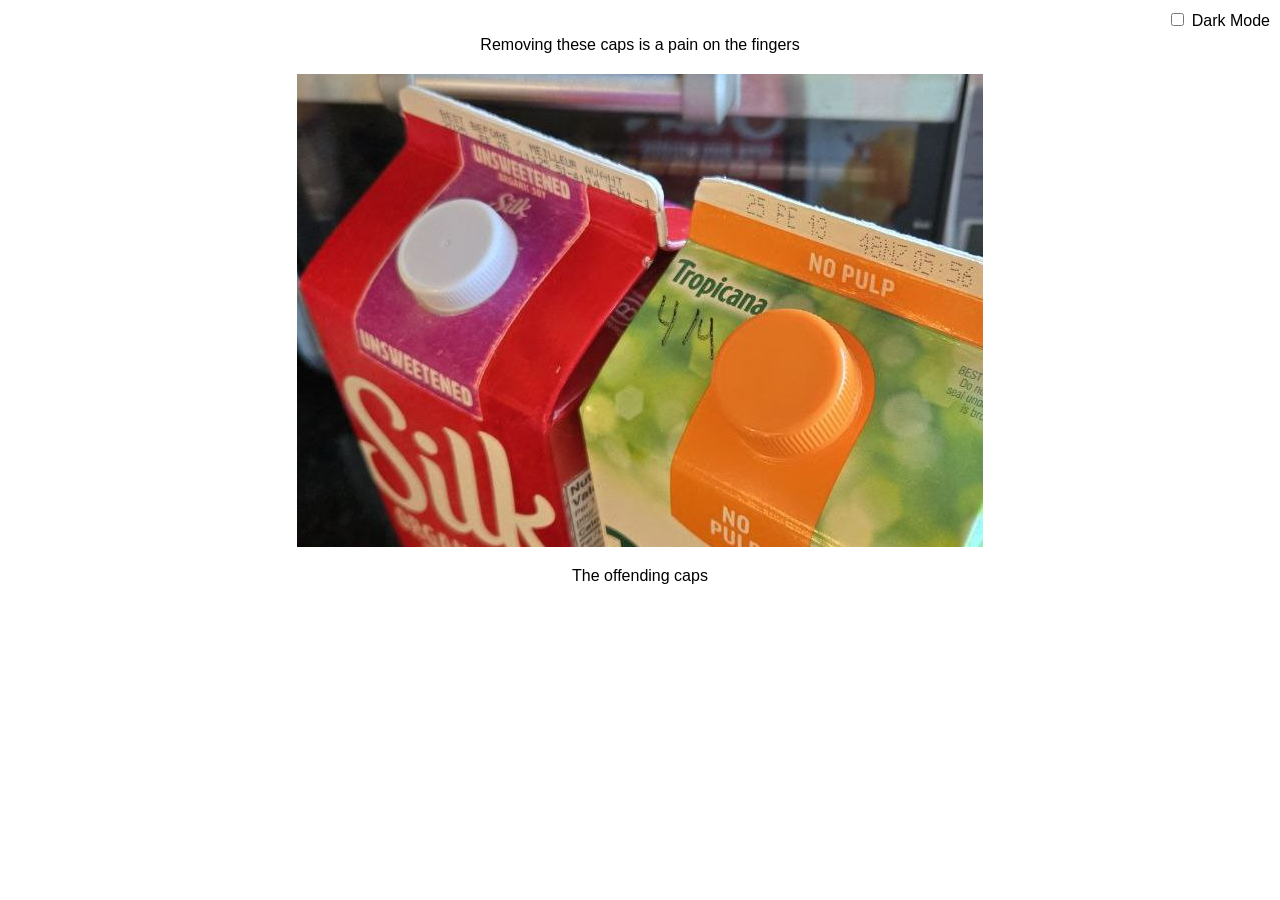
==== index.html @ 15b47557 "Added dark mode" ====
<!DOCTYPE html>
<html lang="en">
<head>
    <meta charset="UTF-8">
    <meta name="viewport" content="width=device-width, initial-scale=1.0">
    <title>Random Projects</title>
    <style>
        body {
            font-family: Arial, sans-serif;
            text-align: center;
            margin: 0;
            padding: 0;
            background-color: white; /* Default background color */
            color: black; /* Default text color */
        }
        .container {
            padding: 20px;
        }
        .image {
            margin: 20px auto;
            display: block;
        }
        .dark-mode {
            background-color: black; /* Dark mode background color */
            color: white; /* Dark mode text color */
        }
        .toggle-container {
            position: absolute;
            top: 10px;
            right: 10px;
        }
    </style>
</head>
<body>
    <!-- Toggle switch container -->
    <div class="toggle-container">
        <label>
            <input type="checkbox" id="darkModeToggle">
            Dark Mode
        </label>
    </div>

    <div class="container">
        <p>Removing these caps is a pain on the fingers</p>
        <img class="image" src="images/carton.jpg" alt="carton">
        <p>The offending caps</p>
    </div>

    <script>
        // JavaScript to handle dark mode toggle
        const toggle = document.getElementById('darkModeToggle');
        toggle.addEventListener('change', () => {
            document.body.classList.toggle('dark-mode', toggle.checked);
        });
    </script>
</body>
</html>
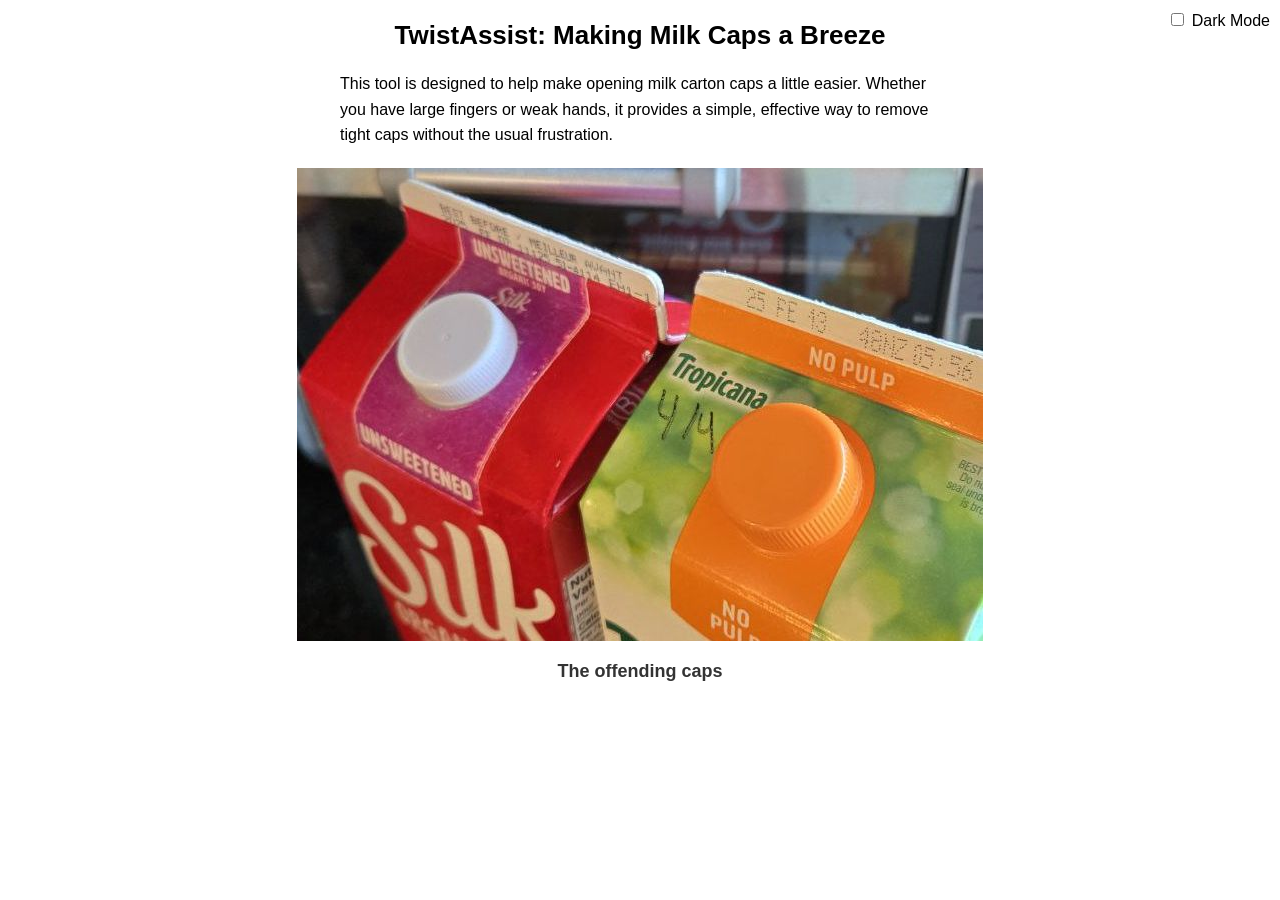
==== commit e80aa173: "Update index.html" ====
--- a/index.html
+++ b/index.html
@@ -29,6 +29,25 @@
             top: 10px;
             right: 10px;
         }
+        .title {
+            font-weight: bold;
+            font-size: 26px;
+            margin-top: 20px;
+        }
+        .text-block {
+            max-width: 600px; /* Limits the width of the text */
+            margin: 0 auto; /* Centers the text block */
+            text-align: left; /* Align text to the left */
+            word-wrap: break-word; /* Allows words to break and wrap if needed */
+            font-size: 16px; /* Adjust the text size */
+            line-height: 1.6; /* Adjusts the line spacing */
+        }
+        .offending-caps {
+        font-size: 18px; /* Adjust the text size for "The offending caps" */
+        font-weight: bold; /* Optional: makes the text bold */
+        color: #333; /* Optional: changes text color */
+        margin-top: 10px; /* Optional: adds space above the text */
+    }
     </style>
 </head>
 <body>
@@ -40,10 +59,15 @@
         </label>
     </div>
 
+    <!-- Page title -->
+    <div class="title">TwistAssist: Making Milk Caps a Breeze</div>
+
     <div class="container">
-        <p>Removing these caps is a pain on the fingers</p>
+        <p class="text-block">
+            This tool is designed to help make opening milk carton caps a little easier. Whether you have large fingers or weak hands, it provides a simple, effective way to remove tight caps without the usual frustration.
+        </p>
         <img class="image" src="images/carton.jpg" alt="carton">
-        <p>The offending caps</p>
+        <p class="offending-caps">The offending caps</p>
     </div>
 
     <script>
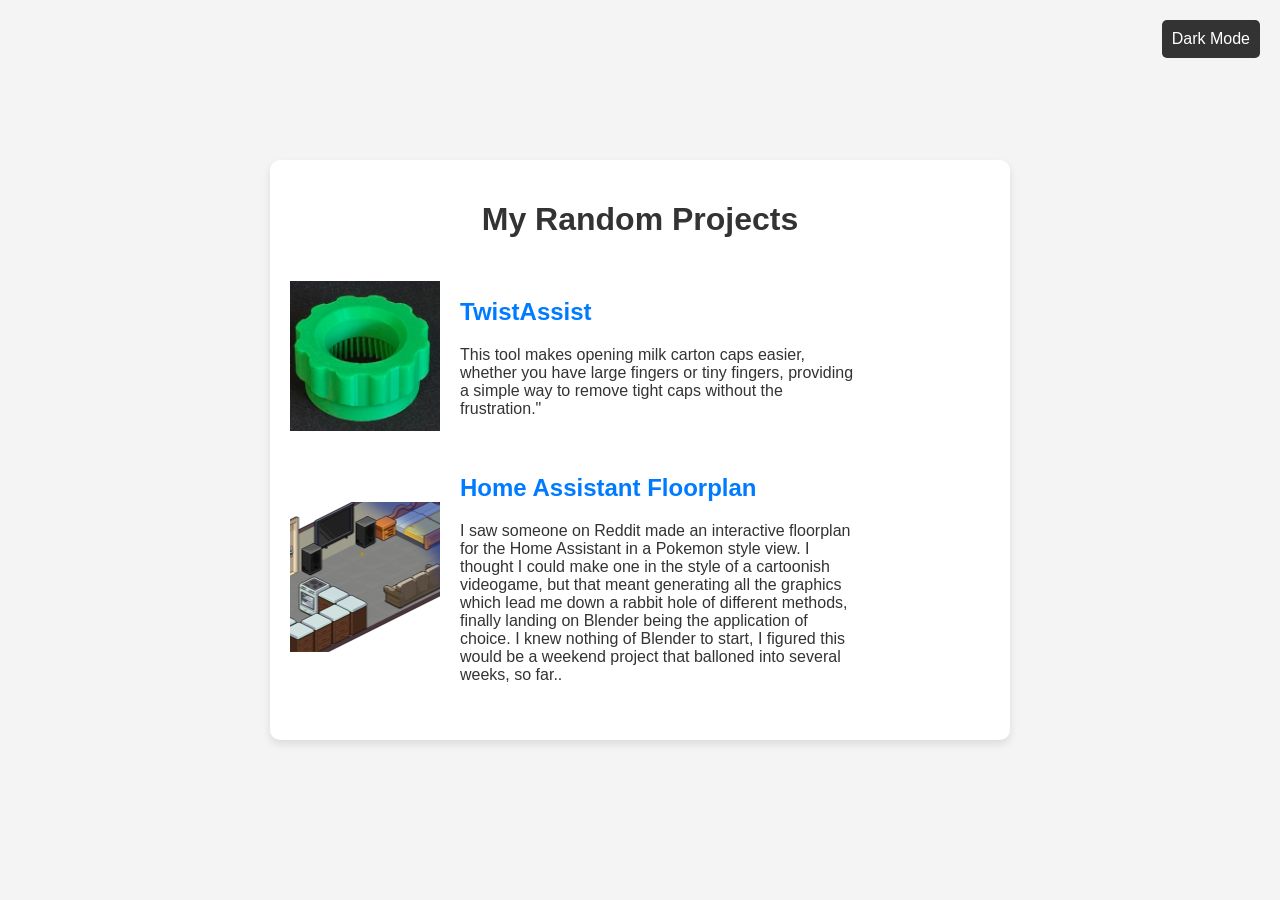
==== commit 623002e1: "added stuff" ====
--- a/index.html
+++ b/index.html
@@ -3,79 +3,123 @@
 <head>
     <meta charset="UTF-8">
     <meta name="viewport" content="width=device-width, initial-scale=1.0">
-    <title>Random Projects</title>
+    <title>My Random Projects</title>
     <style>
         body {
             font-family: Arial, sans-serif;
+            display: flex;
+            justify-content: center;
+            align-items: center;
+            min-height: 100vh;
+            margin: 0;
+            background-color: #f4f4f4;
+            color: #333;
+            transition: background-color 0.3s, color 0.3s;
+        }
+
+        .container {
+            max-width: 700px;
+            width: 100%;
+            margin: 20px;
+            padding: 20px;
+            background-color: white;
+            border-radius: 10px;
+            box-shadow: 0 4px 8px rgba(0, 0, 0, 0.1);
+        }
+
+        .project {
+            display: flex;
+            align-items: center;
+            margin-bottom: 20px;
+        }
+
+        .project img {
+            width: 150px;
+            height: 150px;
+            margin-right: 20px;
+            object-fit: cover;
+        }
+
+        .project-description {
+            max-width: 400px;
+        }
+
+        h1 {
             text-align: center;
-            margin: 0;
-            padding: 0;
-            background-color: white; /* Default background color */
-            color: black; /* Default text color */
+            margin-bottom: 40px;
         }
-        .container {
-            padding: 20px;
+
+        .project-title {
+            color: #007BFF;
+            text-decoration: none;
         }
-        .image {
-            margin: 20px auto;
-            display: block;
+
+        .project-title:hover {
+            text-decoration: underline;
         }
+
+        .dark-mode-button {
+            position: absolute;
+            top: 20px;
+            right: 20px;
+            background-color: #333;
+            color: white;
+            border: none;
+            padding: 10px;
+            border-radius: 5px;
+            cursor: pointer;
+            font-size: 16px;
+        }
+
         .dark-mode {
-            background-color: black; /* Dark mode background color */
-            color: white; /* Dark mode text color */
+            background-color: #333;
+            color: white;
         }
-        .toggle-container {
-            position: absolute;
-            top: 10px;
-            right: 10px;
+
+        .dark-mode .container {
+            background-color: #444;
+            box-shadow: 0 4px 8px rgba(0, 0, 0, 0.3);
         }
-        .title {
-            font-weight: bold;
-            font-size: 26px;
-            margin-top: 20px;
+
+        .dark-mode .project-title {
+            color: #66b2ff;
         }
-        .text-block {
-            max-width: 600px; /* Limits the width of the text */
-            margin: 0 auto; /* Centers the text block */
-            text-align: left; /* Align text to the left */
-            word-wrap: break-word; /* Allows words to break and wrap if needed */
-            font-size: 16px; /* Adjust the text size */
-            line-height: 1.6; /* Adjusts the line spacing */
-        }
-        .offending-caps {
-        font-size: 18px; /* Adjust the text size for "The offending caps" */
-        font-weight: bold; /* Optional: makes the text bold */
-        color: #333; /* Optional: changes text color */
-        margin-top: 10px; /* Optional: adds space above the text */
-    }
     </style>
 </head>
 <body>
-    <!-- Toggle switch container -->
-    <div class="toggle-container">
-        <label>
-            <input type="checkbox" id="darkModeToggle">
-            Dark Mode
-        </label>
+
+<button class="dark-mode-button" id="darkModeToggle">Dark Mode</button>
+
+<div class="container">
+    <h1>My Random Projects</h1>
+    
+    <!-- Project 1 -->
+    <div class="project">
+        <img src="images/cartoncap/cappreview.jpg" alt="Cap preview">
+        <div class="project-description">
+            <h2><a href="twistassist.html" class="project-title">TwistAssist</a></h2>
+            <p>This tool makes opening milk carton caps easier, whether you have large fingers or tiny fingers, providing a simple way to remove tight caps without the frustration."</p>
+        </div>
     </div>
 
-    <!-- Page title -->
-    <div class="title">TwistAssist: Making Milk Caps a Breeze</div>
-
-    <div class="container">
-        <p class="text-block">
-            This tool is designed to help make opening milk carton caps a little easier. Whether you have large fingers or weak hands, it provides a simple, effective way to remove tight caps without the usual frustration.
-        </p>
-        <img class="image" src="images/carton.jpg" alt="carton">
-        <p class="offending-caps">The offending caps</p>
+    <!-- Project 2 -->
+    <div class="project">
+        <img src="images/floorplan/preview.jpg" alt="floorplan preview">
+        <div class="project-description">
+            <h2><a href="hassfloorplan.html" class="project-title">Home Assistant Floorplan</a></h2>
+            <p>I saw someone on Reddit made an interactive floorplan for the Home Assistant in a Pokemon style view. I thought I could make one in the style of a cartoonish videogame, but that meant generating all the graphics which lead me down a rabbit hole of different methods, finally landing on Blender being the application of choice. I knew nothing of Blender to start, I figured this would be a weekend project that balloned into several weeks, so far..</p>
+        </div>
     </div>
 
-    <script>
-        // JavaScript to handle dark mode toggle
-        const toggle = document.getElementById('darkModeToggle');
-        toggle.addEventListener('change', () => {
-            document.body.classList.toggle('dark-mode', toggle.checked);
-        });
-    </script>
+</div>
+
+<script>
+    // Dark Mode Toggle
+    const darkModeButton = document.getElementById('darkModeToggle');
+    darkModeButton.addEventListener('click', () => {
+        document.body.classList.toggle('dark-mode');
+    });
+</script>
+
 </body>
 </html>
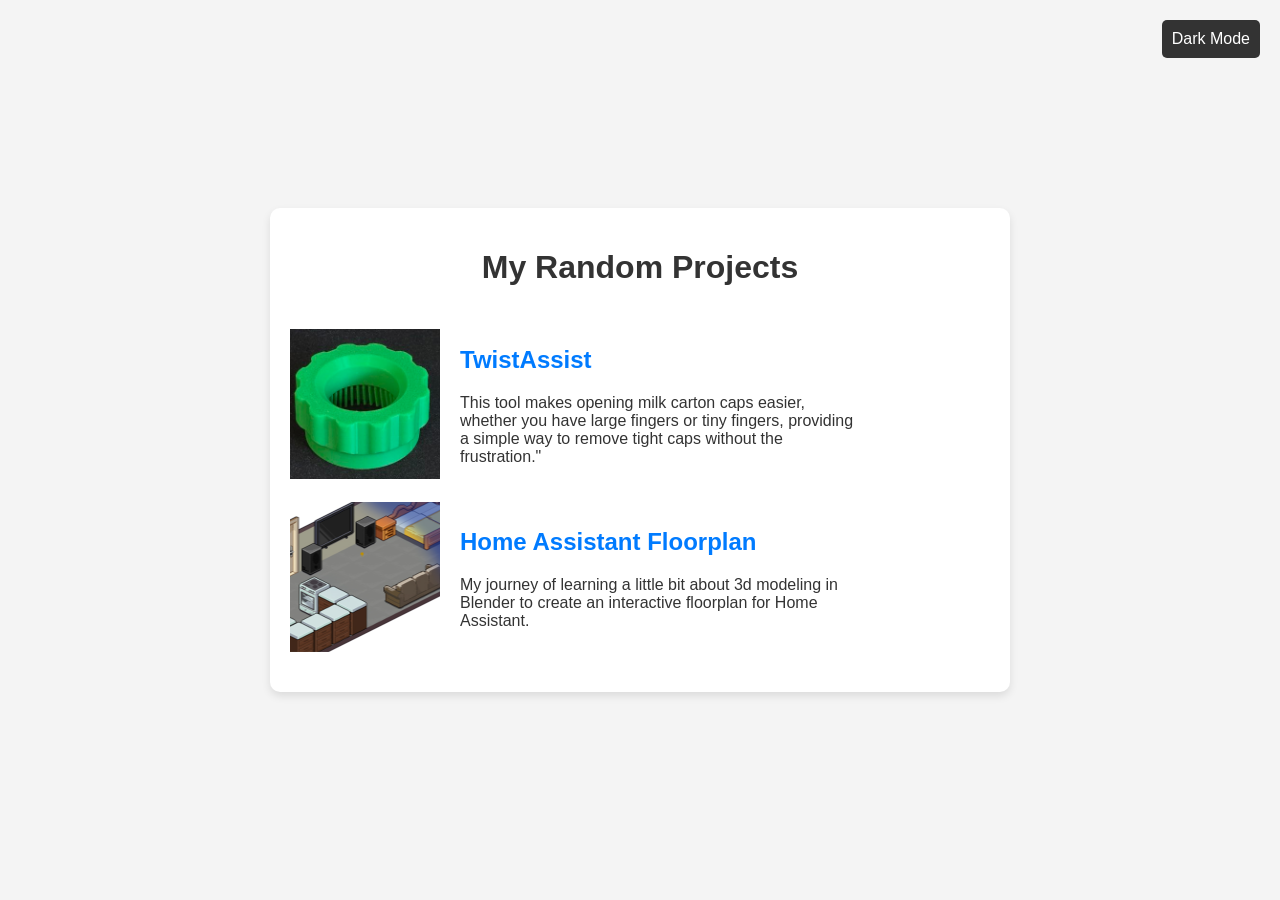
==== commit 87333b28: "changes" ====
--- a/index.html
+++ b/index.html
@@ -104,10 +104,10 @@
 
     <!-- Project 2 -->
     <div class="project">
-        <img src="images/floorplan/preview.jpg" alt="floorplan preview">
+        <img src="images/floorplan/preview.jpg" alt="floorplanpreview">
         <div class="project-description">
             <h2><a href="hassfloorplan.html" class="project-title">Home Assistant Floorplan</a></h2>
-            <p>I saw someone on Reddit made an interactive floorplan for the Home Assistant in a Pokemon style view. I thought I could make one in the style of a cartoonish videogame, but that meant generating all the graphics which lead me down a rabbit hole of different methods, finally landing on Blender being the application of choice. I knew nothing of Blender to start, I figured this would be a weekend project that balloned into several weeks, so far..</p>
+            <p>My journey of learning a little bit about 3d modeling in Blender to create an interactive floorplan for Home Assistant.</p>
         </div>
     </div>
 
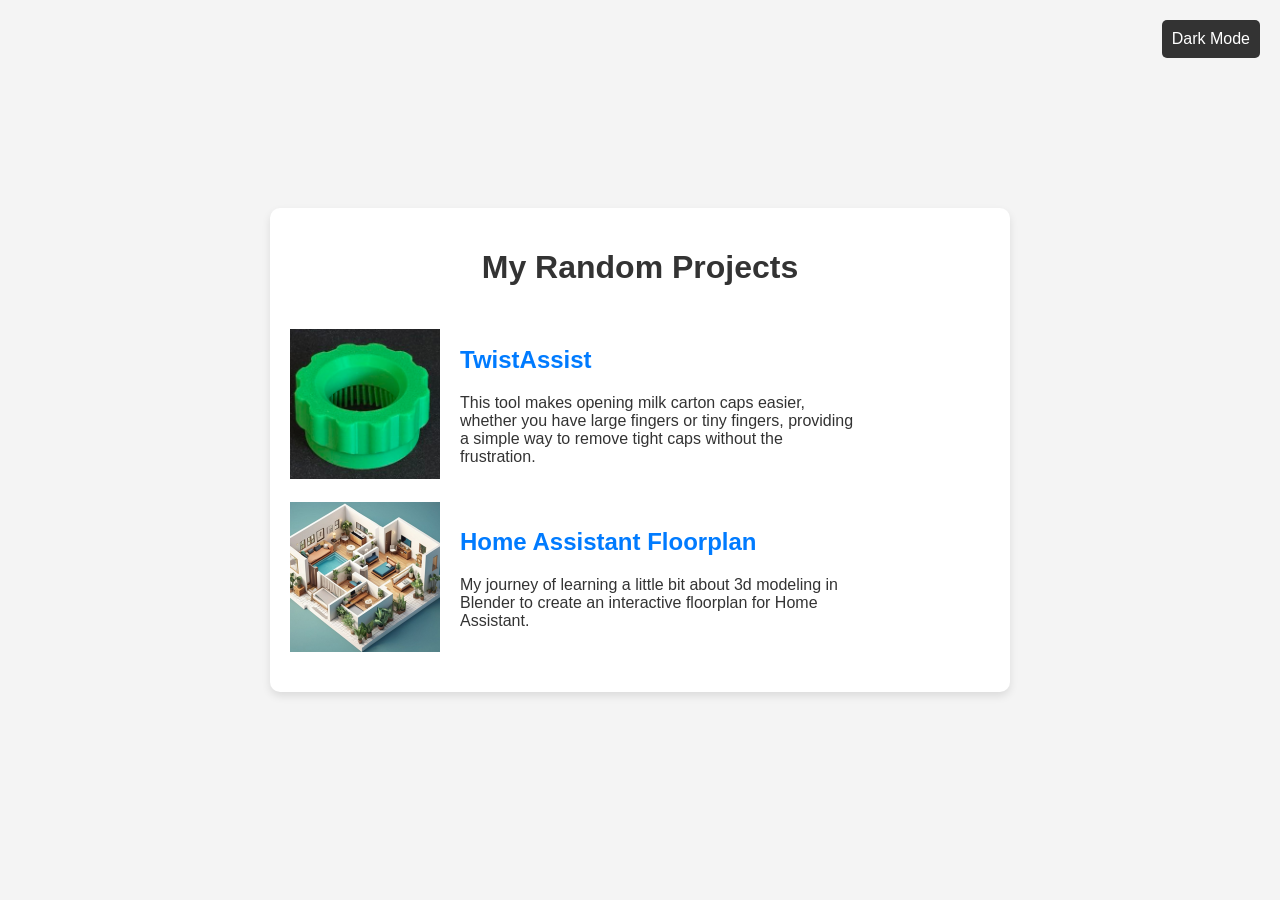
==== commit c6ede2db: "more changes" ====
--- a/index.html
+++ b/index.html
@@ -98,13 +98,13 @@
         <img src="images/cartoncap/cappreview.jpg" alt="Cap preview">
         <div class="project-description">
             <h2><a href="twistassist.html" class="project-title">TwistAssist</a></h2>
-            <p>This tool makes opening milk carton caps easier, whether you have large fingers or tiny fingers, providing a simple way to remove tight caps without the frustration."</p>
+            <p>This tool makes opening milk carton caps easier, whether you have large fingers or tiny fingers, providing a simple way to remove tight caps without the frustration.</p>
         </div>
     </div>
 
     <!-- Project 2 -->
     <div class="project">
-        <img src="images/floorplan/preview.jpg" alt="floorplanpreview">
+        <img src="images/floorplan/simple.jpg" alt="floorplanpreview">
         <div class="project-description">
             <h2><a href="hassfloorplan.html" class="project-title">Home Assistant Floorplan</a></h2>
             <p>My journey of learning a little bit about 3d modeling in Blender to create an interactive floorplan for Home Assistant.</p>
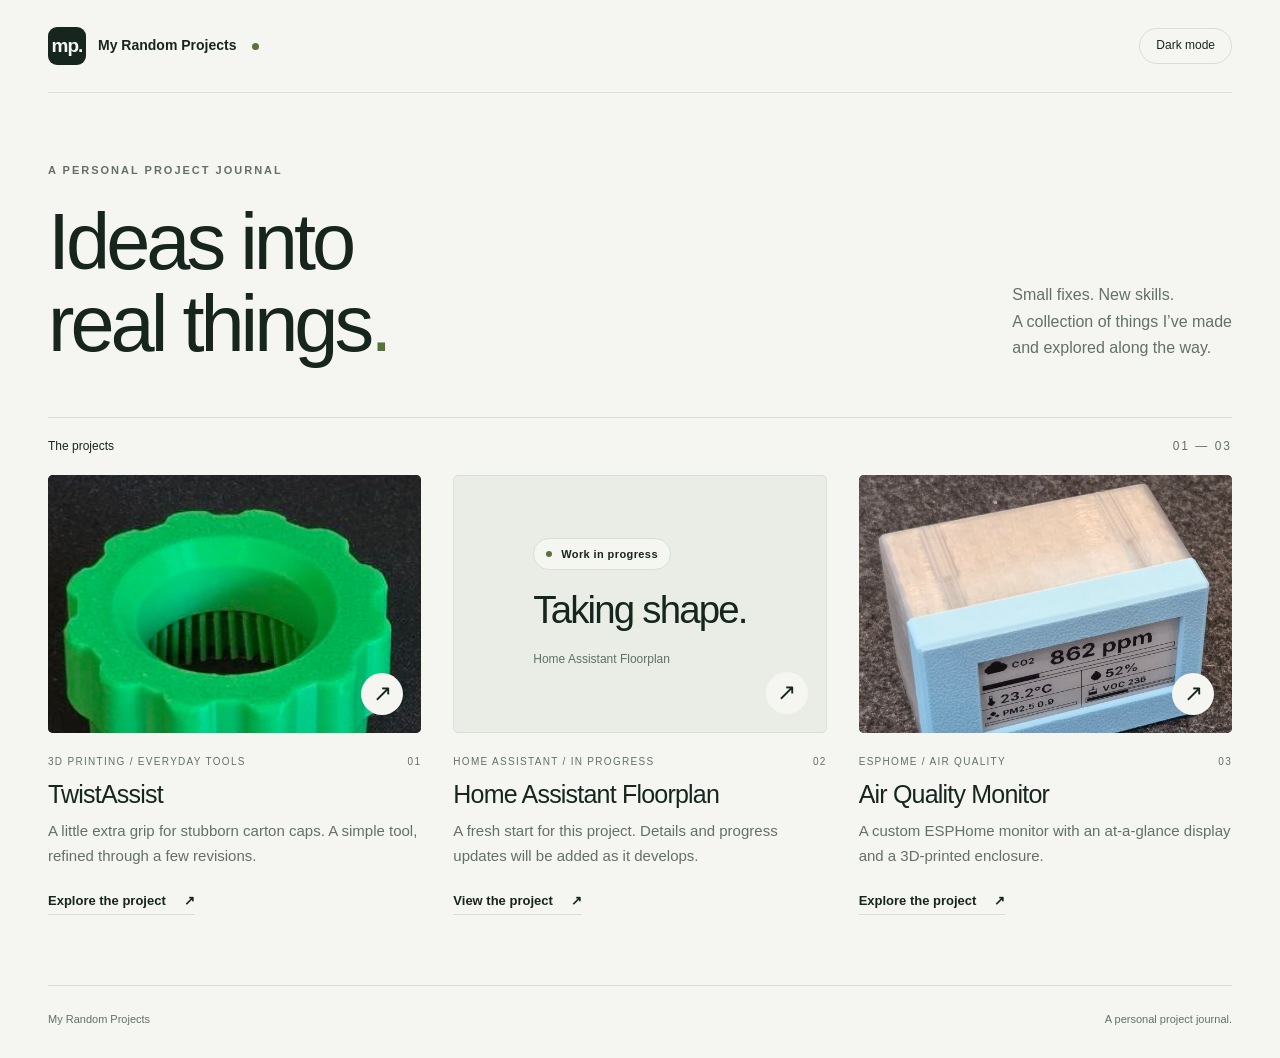
==== commit f2ed4ef0: "Version 1, updated new" ====
--- a/index.html
+++ b/index.html
@@ -1,125 +1,23 @@
-<!DOCTYPE html>
+<!doctype html>
 <html lang="en">
 <head>
-    <meta charset="UTF-8">
-    <meta name="viewport" content="width=device-width, initial-scale=1.0">
-    <title>My Random Projects</title>
-    <style>
-        body {
-            font-family: Arial, sans-serif;
-            display: flex;
-            justify-content: center;
-            align-items: center;
-            min-height: 100vh;
-            margin: 0;
-            background-color: #f4f4f4;
-            color: #333;
-            transition: background-color 0.3s, color 0.3s;
-        }
+<meta charset="utf-8"><meta name="viewport" content="width=device-width, initial-scale=1">
+<meta name="description" content="A personal collection of practical projects: TwistAssist, a Home Assistant floorplan, and an ESPHome air quality monitor."><meta name="color-scheme" content="light dark">
+<title>The collection — My Random Projects</title>
+<link rel="stylesheet" href="style.css"><script src="theme.js"></script>
+<link rel="icon" type="image/svg+xml" href="favicon.svg">
+</head>
+<body><a class="skip" href="#content">Skip to content</a>
+<div class="shell"><header class="site-header"><a class="brand" href="index.html"><span class="brand-mark" aria-hidden="true">mp.</span> My Random Projects<span class="brand-dot" aria-hidden="true"></span></a><button class="theme-toggle" type="button" aria-pressed="false" hidden>Dark mode</button></header>
+<main id="content"><section class="page-head"><div><p class="eyebrow">A personal project journal</p><h1>Ideas into<br>real things<span class="accent">.</span></h1></div><p class="intro">Small fixes. New skills.<br>A collection of things I’ve made<br>and explored along the way.</p></section>
+<div class="section-label"><h2>The projects</h2><span>01 — 03</span></div>
+<section class="gallery gallery-three" aria-label="Projects">
+<a class="card" href="twistassist.html"><div class="photo cap"><img src="images/cartoncap/cappreview.jpg" alt="Green 3D-printed TwistAssist carton cap opener" width="322" height="314"><span class="image-arrow" aria-hidden="true">↗</span></div><div class="card-top"><span>3D printing / Everyday tools</span><span>01</span></div><h2>TwistAssist</h2><p>A little extra grip for stubborn carton caps. A simple tool, refined through a few revisions.</p><span class="text-link">Explore the project <span aria-hidden="true">↗</span></span></a>
+<a class="card" href="hassfloorplan.html"><div class="photo wip-preview"><div class="wip-preview-label"><span class="status-badge">Work in progress</span><span class="wip-preview-title">Taking shape.</span><span class="wip-preview-note">Home Assistant Floorplan</span></div><span class="image-arrow" aria-hidden="true">↗</span></div><div class="card-top"><span>Home Assistant / In progress</span><span>02</span></div><h2>Home Assistant Floorplan</h2><p>A fresh start for this project. Details and progress updates will be added as it develops.</p><span class="text-link">View the project <span aria-hidden="true">↗</span></span></a>
+<a class="card" href="air-quality-monitor.html"><div class="photo"><img src="images/air-quality/finished-monitor.jpg" alt="ESPHome air quality monitor in a blue and translucent printed enclosure" width="678" height="584"><span class="image-arrow" aria-hidden="true">↗</span></div><div class="card-top"><span>ESPHome / Air quality</span><span>03</span></div><h2>Air Quality Monitor</h2><p>A custom ESPHome monitor with an at-a-glance display and a 3D-printed enclosure.</p><span class="text-link">Explore the project <span aria-hidden="true">↗</span></span></a>
+</section></main>
+<footer><a href="index.html">My Random Projects</a><span>A personal project journal.</span></footer></div>
+</body></html>
 
-        .container {
-            max-width: 700px;
-            width: 100%;
-            margin: 20px;
-            padding: 20px;
-            background-color: white;
-            border-radius: 10px;
-            box-shadow: 0 4px 8px rgba(0, 0, 0, 0.1);
-        }
 
-        .project {
-            display: flex;
-            align-items: center;
-            margin-bottom: 20px;
-        }
 
-        .project img {
-            width: 150px;
-            height: 150px;
-            margin-right: 20px;
-            object-fit: cover;
-        }
-
-        .project-description {
-            max-width: 400px;
-        }
-
-        h1 {
-            text-align: center;
-            margin-bottom: 40px;
-        }
-
-        .project-title {
-            color: #007BFF;
-            text-decoration: none;
-        }
-
-        .project-title:hover {
-            text-decoration: underline;
-        }
-
-        .dark-mode-button {
-            position: absolute;
-            top: 20px;
-            right: 20px;
-            background-color: #333;
-            color: white;
-            border: none;
-            padding: 10px;
-            border-radius: 5px;
-            cursor: pointer;
-            font-size: 16px;
-        }
-
-        .dark-mode {
-            background-color: #333;
-            color: white;
-        }
-
-        .dark-mode .container {
-            background-color: #444;
-            box-shadow: 0 4px 8px rgba(0, 0, 0, 0.3);
-        }
-
-        .dark-mode .project-title {
-            color: #66b2ff;
-        }
-    </style>
-</head>
-<body>
-
-<button class="dark-mode-button" id="darkModeToggle">Dark Mode</button>
-
-<div class="container">
-    <h1>My Random Projects</h1>
-    
-    <!-- Project 1 -->
-    <div class="project">
-        <img src="images/cartoncap/cappreview.jpg" alt="Cap preview">
-        <div class="project-description">
-            <h2><a href="twistassist.html" class="project-title">TwistAssist</a></h2>
-            <p>This tool makes opening milk carton caps easier, whether you have large fingers or tiny fingers, providing a simple way to remove tight caps without the frustration.</p>
-        </div>
-    </div>
-
-    <!-- Project 2 -->
-    <div class="project">
-        <img src="images/floorplan/simple.jpg" alt="floorplanpreview">
-        <div class="project-description">
-            <h2><a href="hassfloorplan.html" class="project-title">Home Assistant Floorplan</a></h2>
-            <p>My journey of learning a little bit about 3d modeling in Blender to create an interactive floorplan for Home Assistant.</p>
-        </div>
-    </div>
-
-</div>
-
-<script>
-    // Dark Mode Toggle
-    const darkModeButton = document.getElementById('darkModeToggle');
-    darkModeButton.addEventListener('click', () => {
-        document.body.classList.toggle('dark-mode');
-    });
-</script>
-
-</body>
-</html>
--- a/style.css
+++ b/style.css
@@ -0,0 +1,20 @@
+:root{--ink:#17251f;--muted:#627068;--line:#d8dfd7;--accent:#57723a;--paper:#f5f6f1;--surface:#e9ede5;--lime:#d9eeab;color-scheme:light}html[data-theme="dark"]{--ink:#ecf0e7;--muted:#acb8ac;--line:#35443a;--accent:#cee69f;--paper:#162019;--surface:#202e24;--lime:#d9eeab;color-scheme:dark}*{box-sizing:border-box}body{margin:0;background:var(--paper);color:var(--ink);font-family:Arial,Helvetica,sans-serif;line-height:1.65}a{color:inherit}button{font:inherit}a:focus-visible,button:focus-visible{outline:3px solid var(--accent);outline-offset:5px}.shell{width:min(1280px,100% - 96px);margin:auto}.site-header{display:flex;align-items:center;justify-content:space-between;gap:16px;padding:27px 0;border-bottom:1px solid var(--line)}.brand{display:flex;align-items:center;gap:12px;text-decoration:none;font-size:14px;font-weight:600}.brand-mark{background:var(--ink);color:var(--paper);font-size:19px;letter-spacing:-1px;width:38px;height:38px;display:grid;place-items:center;border-radius:9px}.brand-dot{height:7px;width:7px;border-radius:50%;background:var(--accent);margin-left:4px}.theme-toggle{color:var(--ink);background:transparent;border:1px solid var(--line);border-radius:30px;padding:7px 16px;font-size:12px;cursor:pointer}.theme-toggle:hover{background:var(--surface)}.page-head{display:flex;justify-content:space-between;align-items:flex-end;gap:32px;padding:68px 0 52px}.eyebrow{text-transform:uppercase;letter-spacing:2px;font-size:11px;font-weight:600;color:var(--muted);margin:0 0 22px}h1{font-size:clamp(46px,6.2vw,82px);line-height:1.03;letter-spacing:-4px;font-weight:500;margin:0}.accent{color:var(--accent)}.intro{color:var(--muted);font-size:16px;margin:0 0 3px;max-width:310px}.section-label{border-top:1px solid var(--line);display:flex;justify-content:space-between;align-items:center;padding:19px 0}.section-label h2,.section-label span{font-size:12px;font-weight:400;margin:0}.section-label span{color:var(--muted);letter-spacing:2px}.gallery{display:grid;grid-template-columns:1fr 1fr;gap:32px}.card{text-decoration:none;min-width:0}.photo{position:relative;aspect-ratio:1.45;overflow:hidden;border-radius:5px;background:#242727;display:grid;place-items:center}.photo.floor{background:#88b2b6}.photo img{display:block;width:100%;height:100%;object-fit:contain;transition:transform .35s}.card:hover .photo img{transform:scale(1.035)}.image-arrow{position:absolute;right:18px;bottom:18px;border-radius:50%;width:42px;height:42px;display:grid;place-items:center;background:var(--paper);color:var(--ink);font-size:23px}.card:hover .image-arrow{background:var(--lime);color:#17251f}.card-top{display:flex;justify-content:space-between;gap:12px;font-size:10px;text-transform:uppercase;letter-spacing:1.3px;color:var(--muted);margin:21px 0 9px}.card h2{font-weight:500;font-size:28px;line-height:1.2;letter-spacing:-.8px;margin:0 0 10px}.card p{font-size:15px;max-width:470px;color:var(--muted);margin:0 0 18px}.text-link{font-size:13px;text-underline-offset:5px;font-weight:600;display:inline-flex;gap:18px;align-items:center}.card .text-link{border-bottom:1px solid var(--line);padding-bottom:3px}.back{display:inline-block;margin:34px 0;text-decoration:none;font-size:13px;color:var(--muted)}.back:hover{text-decoration:underline}.detail-head{padding:14px 0 42px;max-width:1000px}.detail-head h1{font-size:clamp(42px,5.7vw,76px)}.detail-deck{font-size:22px;line-height:1.5;color:var(--muted);margin:24px 0 0}.overview{border-top:1px solid var(--line);padding:42px 0 12px;display:grid;grid-template-columns:.8fr 1.2fr;gap:64px;align-items:center}.overview p{color:var(--muted);max-width:470px}.overview h2,.section-heading h2{font-weight:500;font-size:29px;line-height:1.25;letter-spacing:-.8px;margin:0 0 16px}.button{display:inline-flex;gap:24px;align-items:center;background:var(--lime);color:#17251f;text-decoration:none;padding:13px 20px;border-radius:5px;font-size:14px;font-weight:600;margin-top:12px}.button:hover{background:#c9e591}figure{margin:0;min-width:0}figure a{display:block;border-radius:5px;overflow:hidden;background:var(--surface)}figure img{display:block;width:100%;max-height:580px;object-fit:contain}figcaption{font-size:12px;color:var(--muted);margin-top:10px}.project-section{margin-top:58px;padding-top:35px;border-top:1px solid var(--line)}.section-heading{margin-bottom:26px}.section-heading .eyebrow{display:block;margin-bottom:13px}.section-heading p{color:var(--muted);margin:0}.image-grid{display:grid;grid-template-columns:1fr 1fr;gap:25px}.image-grid img{aspect-ratio:4/3;object-fit:contain}.image-grid.three{grid-template-columns:repeat(3,1fr)}.wide-image img{max-height:800px}.next{display:flex;justify-content:space-between;align-items:center;border-top:1px solid var(--line);margin-top:60px;padding-top:28px;text-decoration:none}.next small{display:block;color:var(--muted);font-size:11px;margin-bottom:7px}.next strong{font-size:26px;font-weight:500;letter-spacing:-.5px}.next>span{font-size:32px}.next:hover strong{text-decoration:underline;text-underline-offset:5px}footer{display:flex;justify-content:space-between;gap:20px;border-top:1px solid var(--line);margin-top:70px;padding:24px 0 30px;font-size:11px;color:var(--muted)}footer a{text-decoration:none}.skip{position:absolute;left:15px;top:-80px;padding:10px;background:var(--paper);z-index:5}.skip:focus{top:10px}.error-page{padding:85px 0}@media(max-width:760px){.shell{width:calc(100% - 40px)}.site-header{padding:20px 0}.brand{font-size:12px;gap:8px}.brand-dot{display:none}.theme-toggle{padding:7px 11px}.page-head{display:block;padding:44px 0 32px}h1{letter-spacing:-2.5px}.intro{margin-top:25px;font-size:15px}.intro br{display:none}.gallery{grid-template-columns:1fr;gap:40px}.card h2{font-size:26px}.photo{aspect-ratio:1.3}.overview{grid-template-columns:1fr;gap:28px;padding-top:28px}.detail-head{padding-bottom:30px}.detail-head h1{letter-spacing:-2px}.detail-deck{font-size:19px}.image-grid,.image-grid.three{grid-template-columns:1fr;gap:26px}.project-section{margin-top:36px}.next strong{font-size:22px}footer{margin-top:45px}.eyebrow{letter-spacing:1.5px}}@media(prefers-reduced-motion:reduce){*{transition:none!important}}
+/* Floorplan work-in-progress state */
+.status-badge{display:inline-flex;align-items:center;gap:9px;border:1px solid var(--line);border-radius:30px;padding:6px 12px;font-size:11px;font-weight:600;letter-spacing:.4px;color:var(--ink);background:var(--paper)}
+.status-badge::before{content:"";width:6px;height:6px;border-radius:50%;background:var(--accent)}
+.photo.wip-preview{background:var(--surface);border:1px solid var(--line);padding:30px}
+.wip-preview-label{display:flex;flex-direction:column;align-items:flex-start;gap:19px}
+.wip-preview-title{font-size:clamp(30px,3.5vw,48px);line-height:1.1;letter-spacing:-1.8px}
+.wip-preview-note{font-size:12px;color:var(--muted)}
+.wip-panel{border:1px solid var(--line);border-radius:5px;background:var(--surface);padding:clamp(28px,6vw,72px)}
+.wip-panel h2{font-size:clamp(34px,4vw,52px);font-weight:500;letter-spacing:-1.8px;line-height:1.15;margin:28px 0 18px}
+.wip-panel p{color:var(--muted);max-width:490px;margin:0 0 28px}
+/* Air quality monitor project */
+.gallery-three{grid-template-columns:repeat(3,minmax(0,1fr))}.gallery-three .card h2{font-size:25px}.gallery-three .wip-preview-title{font-size:clamp(27px,3vw,42px)}
+.project-jumps{display:flex;flex-wrap:wrap;gap:12px 25px;margin-top:28px;font-size:13px}.project-jumps a{text-underline-offset:5px}
+.reading-list{list-style:none;padding:0;margin:28px 0;display:grid;grid-template-columns:repeat(5,minmax(0,1fr));border:1px solid var(--line);border-radius:5px;background:var(--surface)}.reading-list li{padding:20px;border-right:1px solid var(--line)}.reading-list li:last-child{border-right:0}.reading-list strong{display:block;font-size:17px;font-weight:500}.reading-list span{font-size:12px;color:var(--muted)}
+.build-notes{display:grid;grid-template-columns:repeat(3,minmax(0,1fr));gap:32px;margin-top:32px}.build-notes h3,.download-card h3{font-size:21px;font-weight:500;letter-spacing:-.5px;margin:0 0 12px}.build-notes p,.download-card p{font-size:15px;color:var(--muted);margin:0}.aq-rear{margin:30px auto 0;max-width:850px}.aq-rear img{max-height:650px}.download-grid{display:grid;grid-template-columns:1fr 1fr;gap:24px}.download-card{padding:30px;border:1px solid var(--line);border-radius:5px;background:var(--surface)}.download-card .eyebrow{display:block;margin-bottom:15px}.download-card .status-badge{margin-top:24px}
+@media(max-width:1000px){.gallery-three{grid-template-columns:1fr 1fr}.build-notes{grid-template-columns:1fr;gap:22px}.reading-list li{padding:14px}}@media(max-width:760px){.gallery-three,.download-grid{grid-template-columns:1fr}.reading-list{grid-template-columns:1fr 1fr}.reading-list li{border:0;border-bottom:1px solid var(--line)}.reading-list li:last-child{border-bottom:0;grid-column:1/-1}.download-card{padding:24px}.project-jumps{gap:12px 20px}}
+.configuration-details{margin-top:28px;border:1px solid var(--line);border-radius:5px;padding:20px 24px}.configuration-details summary{cursor:pointer;font-weight:600}.configuration-details p,.configuration-details li{color:var(--muted);font-size:14px}.configuration-details code{overflow-wrap:anywhere}
+/* Confirmed air quality monitor parts */
+.parts-grid{display:grid;grid-template-columns:repeat(2,minmax(0,1fr));gap:24px}.part-card{min-width:0;border:1px solid var(--line);border-radius:5px;overflow:hidden;background:var(--surface)}.part-image{display:block;background:#fff;padding:22px;aspect-ratio:16/10}.part-image img{display:block;width:100%;height:100%;object-fit:contain}.part-copy{padding:25px}.part-copy .eyebrow{margin:0 0 12px}.part-copy h3{font-size:23px;line-height:1.25;font-weight:500;letter-spacing:-.5px;margin:0 0 12px}.part-copy>p:not(.eyebrow){color:var(--muted);font-size:14px;margin:0}.part-copy dl{display:grid;grid-template-columns:110px minmax(0,1fr);gap:8px 14px;font-size:13px;border-top:1px solid var(--line);padding-top:18px;margin:20px 0 0}.part-copy dt{color:var(--muted)}.part-copy dd{margin:0;overflow-wrap:anywhere}@media(max-width:760px){.parts-grid{grid-template-columns:1fr}.part-copy{padding:22px}.part-image{padding:18px}}
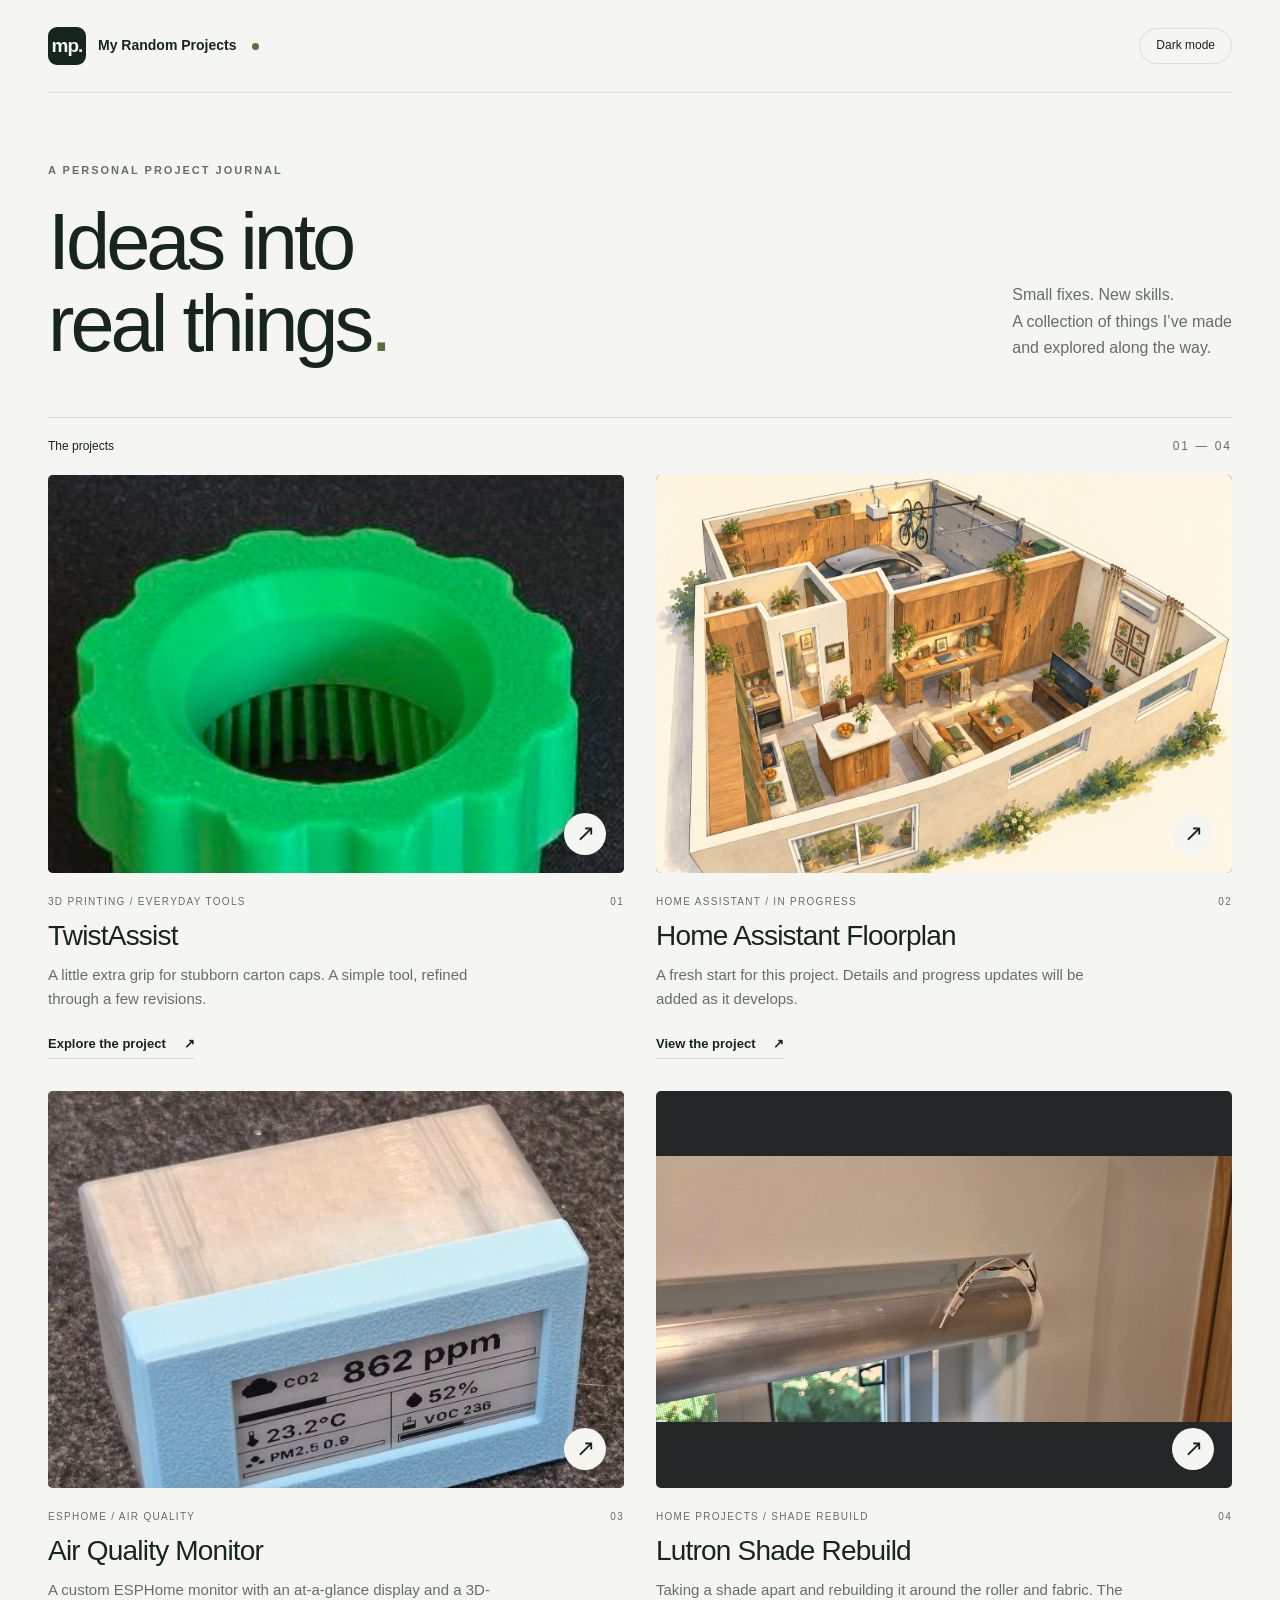
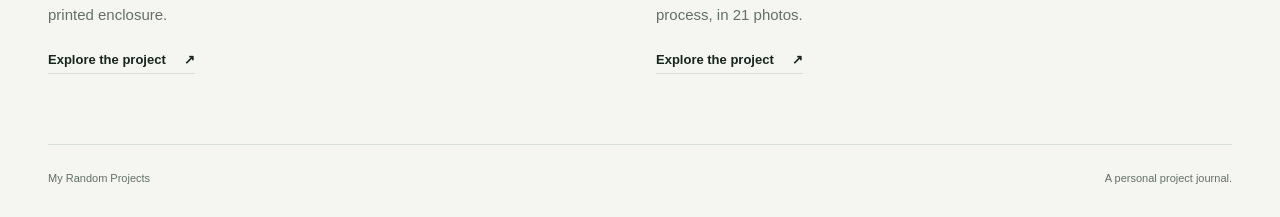
==== commit a0d34f8e: "added files" ====
--- a/index.html
+++ b/index.html
@@ -2,7 +2,7 @@
 <html lang="en">
 <head>
 <meta charset="utf-8"><meta name="viewport" content="width=device-width, initial-scale=1">
-<meta name="description" content="A personal collection of practical projects: TwistAssist, a Home Assistant floorplan, and an ESPHome air quality monitor."><meta name="color-scheme" content="light dark">
+<meta name="description" content="A personal collection of practical projects: TwistAssist, a Home Assistant floorplan, an ESPHome air quality monitor, and a Lutron shade rebuild."><meta name="color-scheme" content="light dark">
 <title>The collection — My Random Projects</title>
 <link rel="stylesheet" href="style.css"><script src="theme.js"></script>
 <link rel="icon" type="image/svg+xml" href="favicon.svg">
@@ -10,14 +10,16 @@
 <body><a class="skip" href="#content">Skip to content</a>
 <div class="shell"><header class="site-header"><a class="brand" href="index.html"><span class="brand-mark" aria-hidden="true">mp.</span> My Random Projects<span class="brand-dot" aria-hidden="true"></span></a><button class="theme-toggle" type="button" aria-pressed="false" hidden>Dark mode</button></header>
 <main id="content"><section class="page-head"><div><p class="eyebrow">A personal project journal</p><h1>Ideas into<br>real things<span class="accent">.</span></h1></div><p class="intro">Small fixes. New skills.<br>A collection of things I’ve made<br>and explored along the way.</p></section>
-<div class="section-label"><h2>The projects</h2><span>01 — 03</span></div>
-<section class="gallery gallery-three" aria-label="Projects">
+<div class="section-label"><h2>The projects</h2><span>01 — 04</span></div>
+<section class="gallery" aria-label="Projects">
 <a class="card" href="twistassist.html"><div class="photo cap"><img src="images/cartoncap/cappreview.jpg" alt="Green 3D-printed TwistAssist carton cap opener" width="322" height="314"><span class="image-arrow" aria-hidden="true">↗</span></div><div class="card-top"><span>3D printing / Everyday tools</span><span>01</span></div><h2>TwistAssist</h2><p>A little extra grip for stubborn carton caps. A simple tool, refined through a few revisions.</p><span class="text-link">Explore the project <span aria-hidden="true">↗</span></span></a>
-<a class="card" href="hassfloorplan.html"><div class="photo wip-preview"><div class="wip-preview-label"><span class="status-badge">Work in progress</span><span class="wip-preview-title">Taking shape.</span><span class="wip-preview-note">Home Assistant Floorplan</span></div><span class="image-arrow" aria-hidden="true">↗</span></div><div class="card-top"><span>Home Assistant / In progress</span><span>02</span></div><h2>Home Assistant Floorplan</h2><p>A fresh start for this project. Details and progress updates will be added as it develops.</p><span class="text-link">View the project <span aria-hidden="true">↗</span></span></a>
+<a class="card" href="hassfloorplan.html"><div class="photo"><img src="images/floorplan/suite-image.png" alt="Illustrated floorplan of the suite and garage, showing the kitchen, living area, desk, and bathroom" width="1451" height="1084"><span class="image-arrow" aria-hidden="true">↗</span></div><div class="card-top"><span>Home Assistant / In progress</span><span>02</span></div><h2>Home Assistant Floorplan</h2><p>A fresh start for this project. Details and progress updates will be added as it develops.</p><span class="text-link">View the project <span aria-hidden="true">↗</span></span></a>
 <a class="card" href="air-quality-monitor.html"><div class="photo"><img src="images/air-quality/finished-monitor.jpg" alt="ESPHome air quality monitor in a blue and translucent printed enclosure" width="678" height="584"><span class="image-arrow" aria-hidden="true">↗</span></div><div class="card-top"><span>ESPHome / Air quality</span><span>03</span></div><h2>Air Quality Monitor</h2><p>A custom ESPHome monitor with an at-a-glance display and a 3D-printed enclosure.</p><span class="text-link">Explore the project <span aria-hidden="true">↗</span></span></a>
-</section></main>
+<a class="card" href="lutron-shade.html"><div class="photo"><img src="images/lutron-shade/20260803_164523.jpg" alt="Bare Lutron roller fitted to new window mounts" loading="lazy"><span class="image-arrow" aria-hidden="true">↗</span></div><div class="card-top"><span>Home projects / Shade rebuild</span><span>04</span></div><h2>Lutron Shade Rebuild</h2><p>Taking a shade apart and rebuilding it around the roller and fabric. The process, in 21 photos.</p><span class="text-link">Explore the project <span aria-hidden="true">↗</span></span></a></section></main>
 <footer><a href="index.html">My Random Projects</a><span>A personal project journal.</span></footer></div>
 </body></html>
 
 
 
+
+
--- a/style.css
+++ b/style.css
@@ -18,3 +18,8 @@
 .configuration-details{margin-top:28px;border:1px solid var(--line);border-radius:5px;padding:20px 24px}.configuration-details summary{cursor:pointer;font-weight:600}.configuration-details p,.configuration-details li{color:var(--muted);font-size:14px}.configuration-details code{overflow-wrap:anywhere}
 /* Confirmed air quality monitor parts */
 .parts-grid{display:grid;grid-template-columns:repeat(2,minmax(0,1fr));gap:24px}.part-card{min-width:0;border:1px solid var(--line);border-radius:5px;overflow:hidden;background:var(--surface)}.part-image{display:block;background:#fff;padding:22px;aspect-ratio:16/10}.part-image img{display:block;width:100%;height:100%;object-fit:contain}.part-copy{padding:25px}.part-copy .eyebrow{margin:0 0 12px}.part-copy h3{font-size:23px;line-height:1.25;font-weight:500;letter-spacing:-.5px;margin:0 0 12px}.part-copy>p:not(.eyebrow){color:var(--muted);font-size:14px;margin:0}.part-copy dl{display:grid;grid-template-columns:110px minmax(0,1fr);gap:8px 14px;font-size:13px;border-top:1px solid var(--line);padding-top:18px;margin:20px 0 0}.part-copy dt{color:var(--muted)}.part-copy dd{margin:0;overflow-wrap:anywhere}@media(max-width:760px){.parts-grid{grid-template-columns:1fr}.part-copy{padding:22px}.part-image{padding:18px}}
+
+/* Preserve complete shade photos, including portrait shots. */
+.shade-gallery{align-items:start}.shade-gallery img{aspect-ratio:4000/1848;height:auto;max-height:620px}.shade-gallery img[width="1848"]{aspect-ratio:1848/4000}.shade-gallery figure:only-child{grid-column:1/-1}
+
+.floorplan-main{margin-bottom:32px}.floorplan-main img{height:auto}
